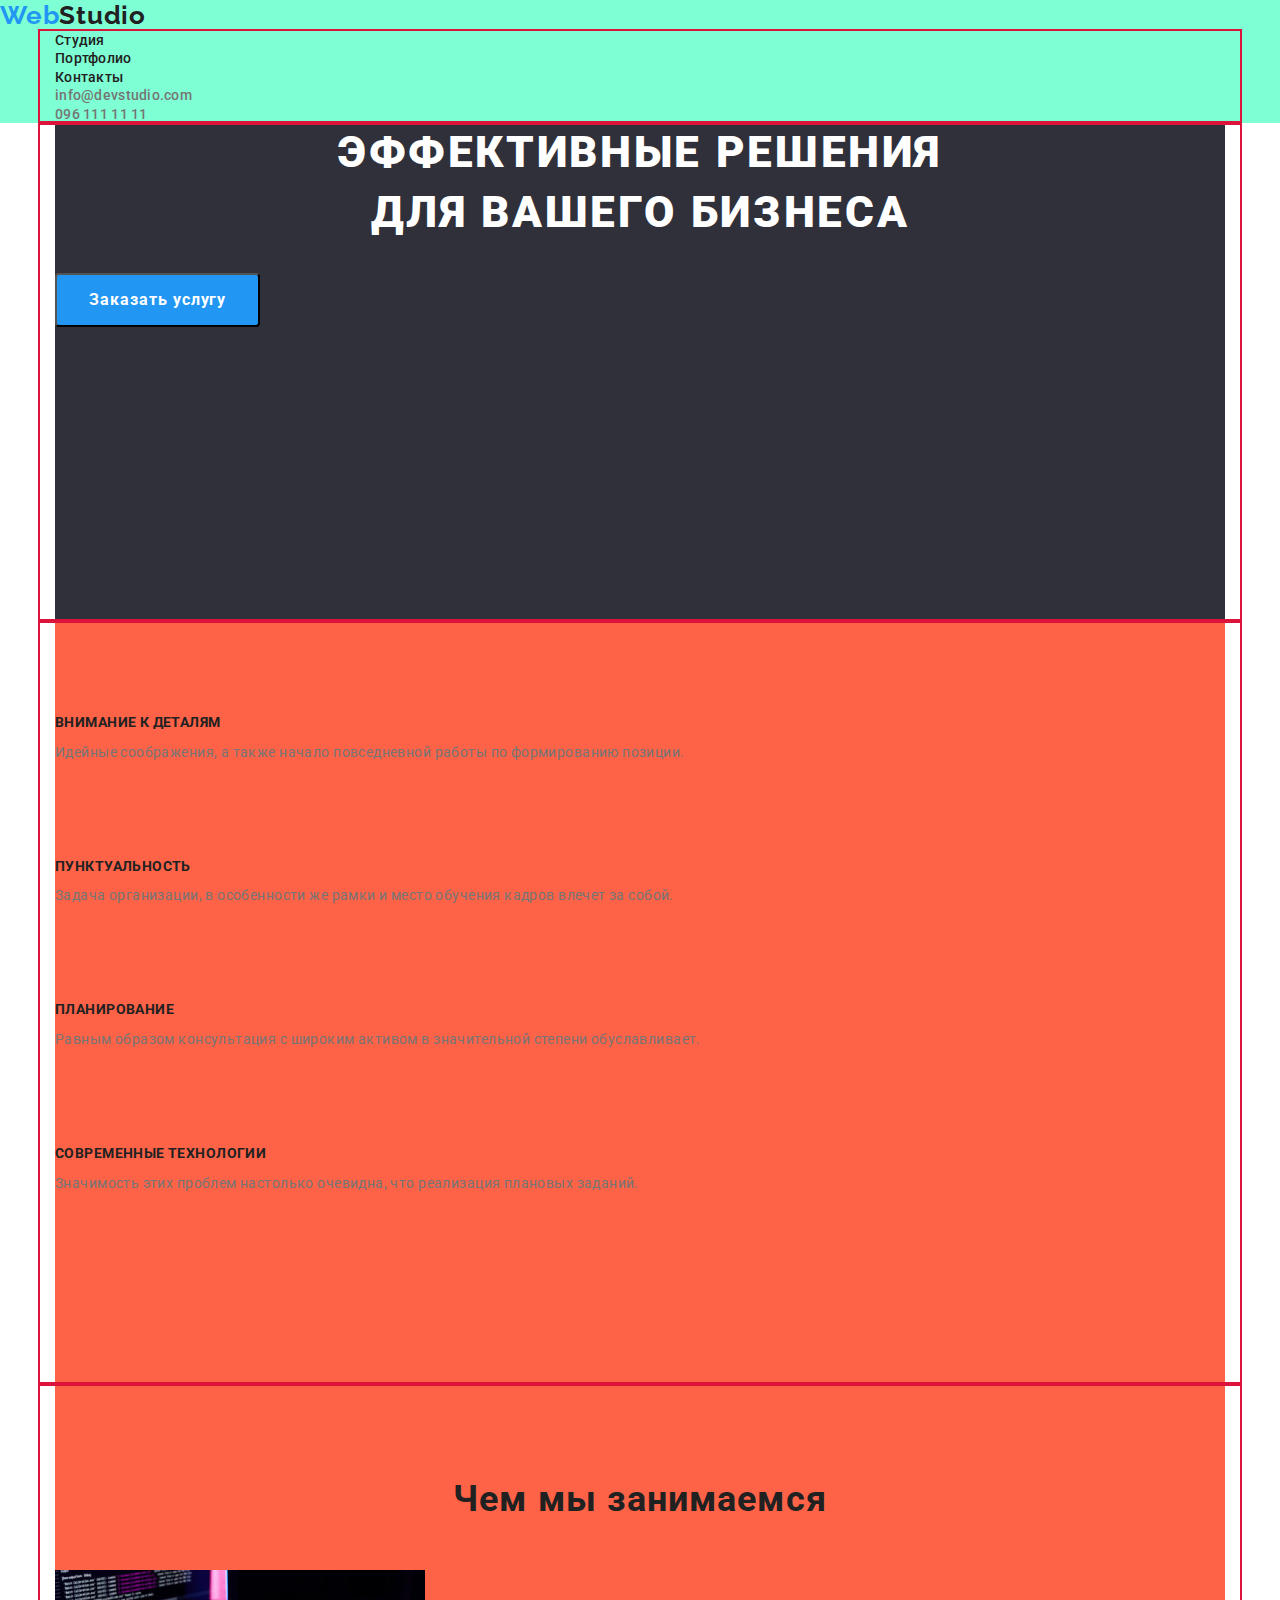
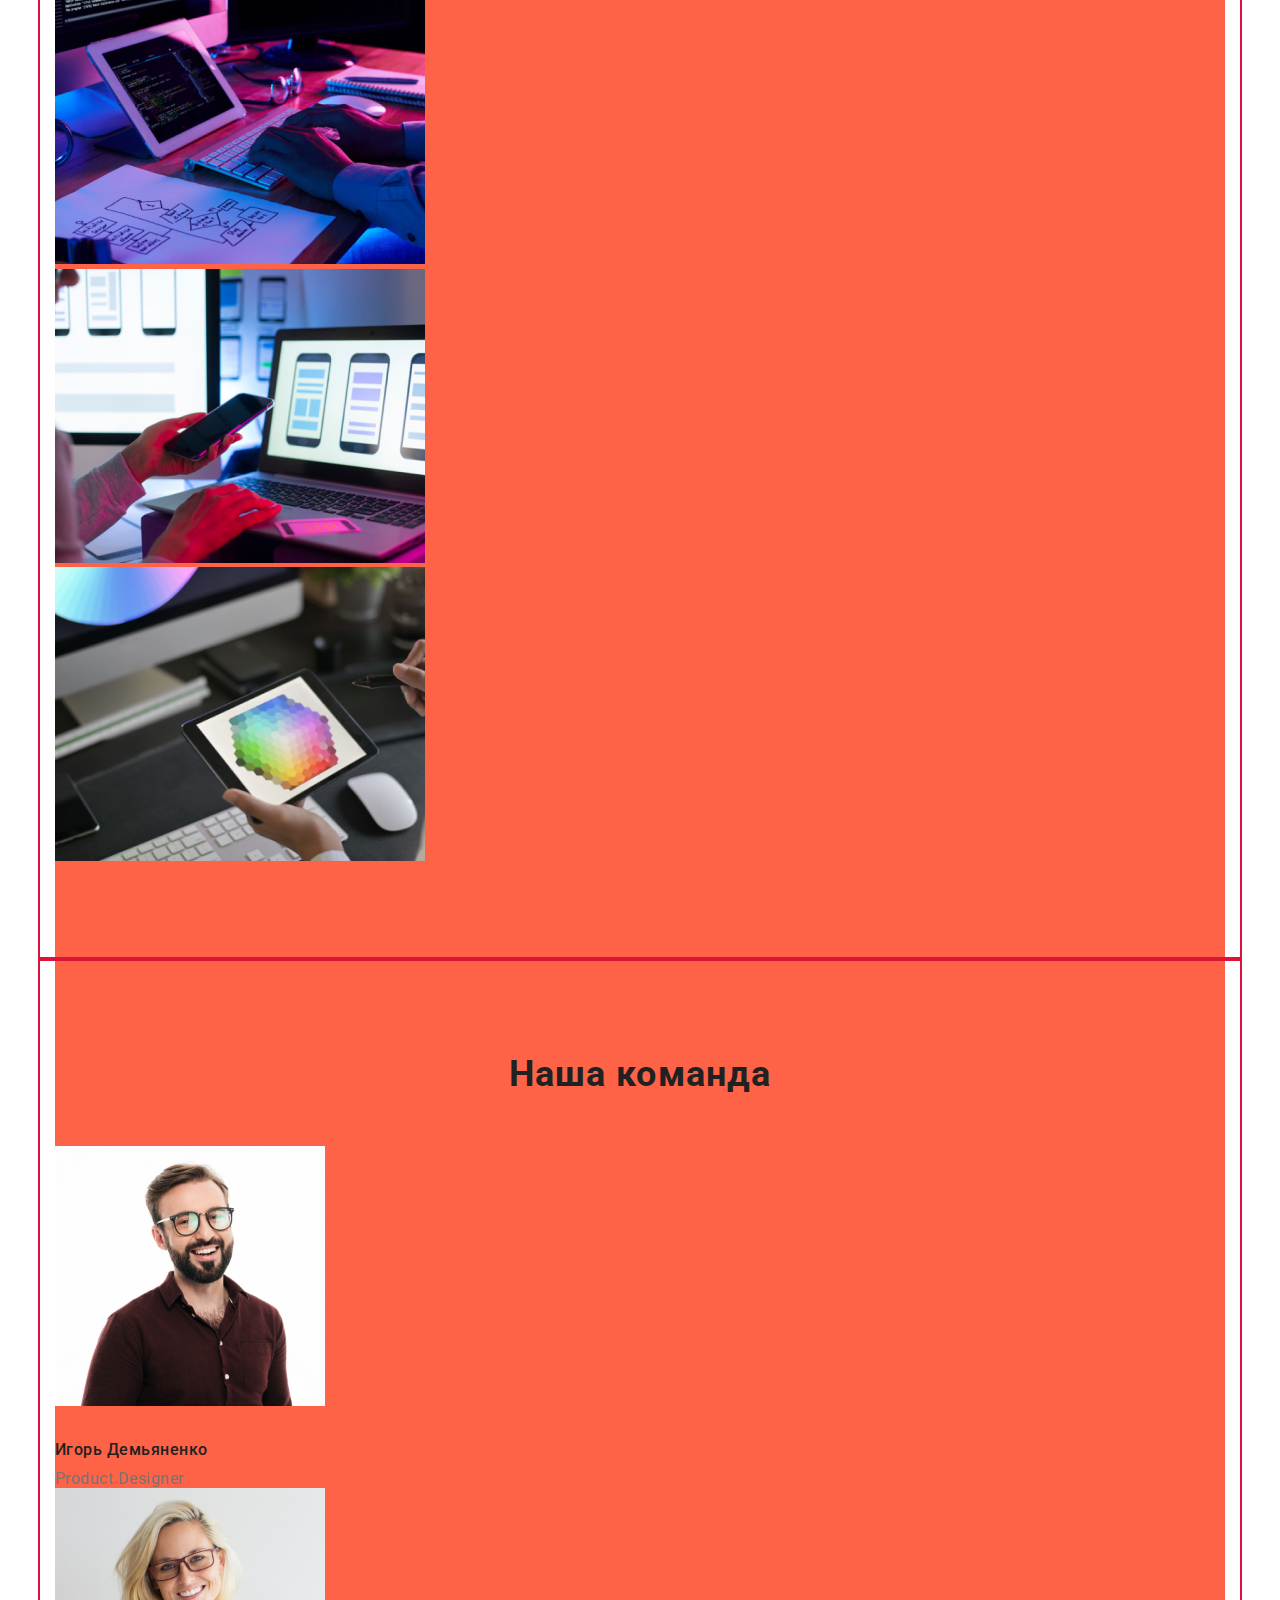
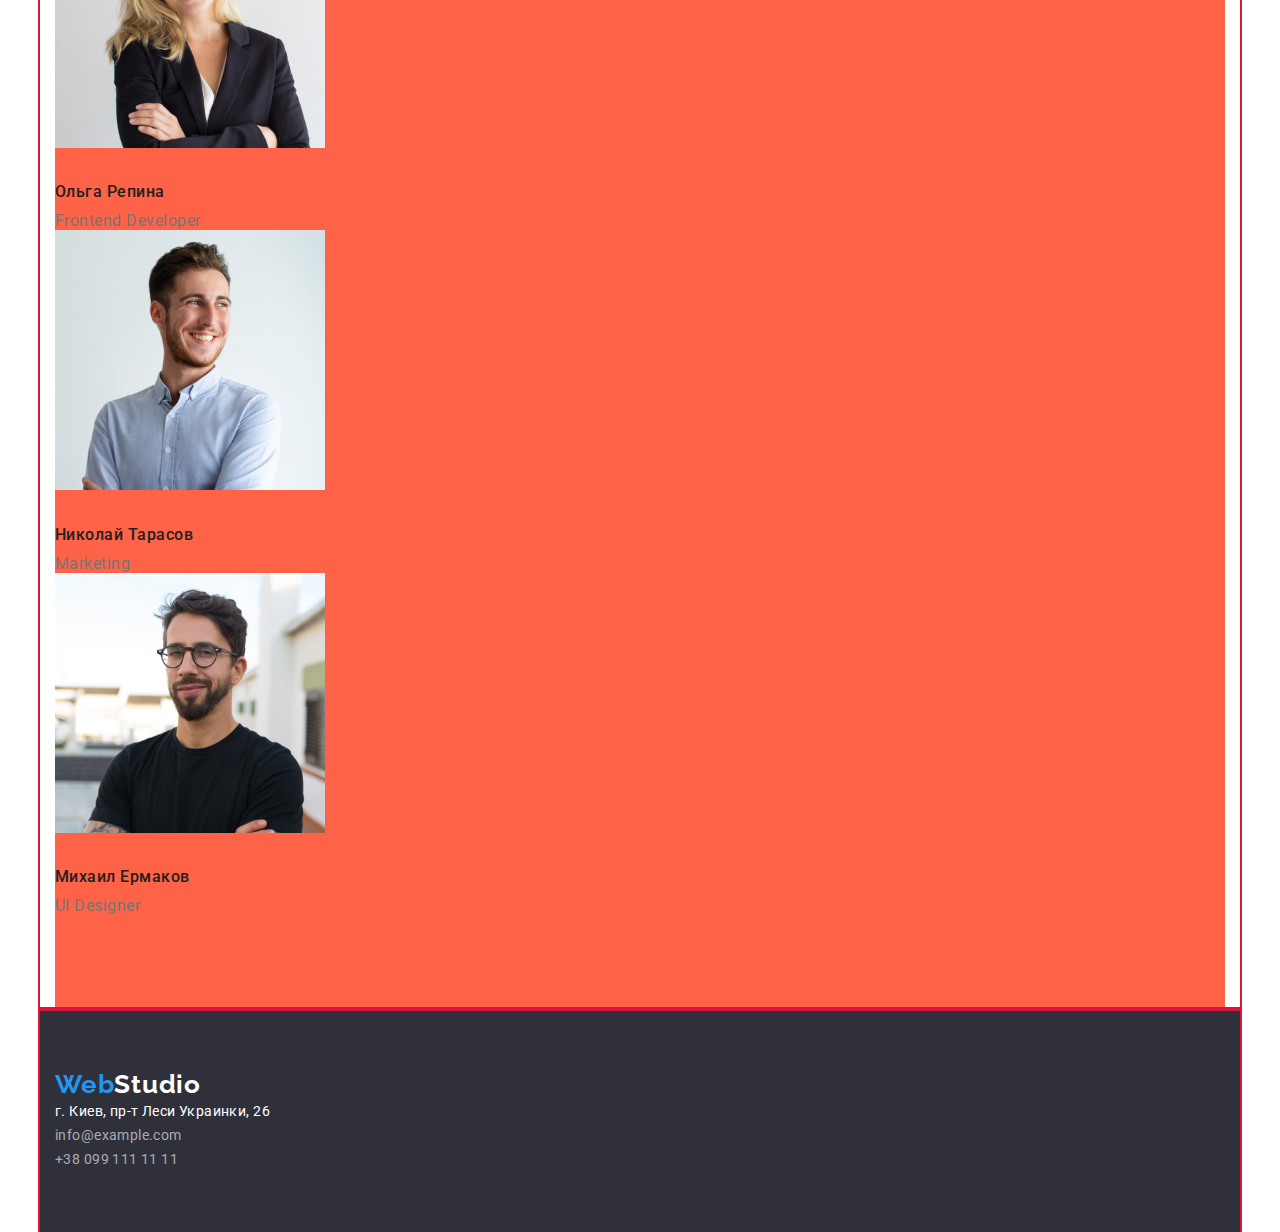
==== index.html @ ff13a94e "добавляет блочные модели" ====
<!DOCTYPE html>
<html lang="ru">

<head>
    <meta charset="UTF-8">
    <meta http-equiv="X-UA-Compatible" content="IE=edge">
    <meta name="viewport" content="width=device-width, initial-scale=1.0">
    <title>Веб-студия</title>
   
<link rel="preconnect" href="https://fonts.googleapis.com">
<link rel="preconnect" href="https://fonts.gstatic.com" crossorigin>
<link href="https://fonts.googleapis.com/css2?family=Raleway:wght@700&family=Roboto:wght@400;500;700;900&display=swap" rel="stylesheet">
<link rel="stylesheet" href="https://cdnjs.cloudflare.com/ajax/libs/modern-normalize/1.1.0/modern-normalize.min.css">
<link rel="stylesheet" href="./css/styles.css">
</head>

<header class="page-header">
    <!-- Хедер -->

    
        <a class="logo" href="./index.html">
            <span class="part-logo">Web</span>Studio
        </a>

<!-- Навигация -->
<div class="container">
        <nav>
            <ul class="nav-list list">
                <li><a class="nav-link" href="./index.html">Студия</a></li>
                <li><a class="nav-link" href="./portfolio.html">Портфолио</a></li>
                <li><a class="nav-link" href="">Контакты</a></li>
            </ul>
        </nav>

      
<!-- Контакты -->

<ul class="contacts list">
    <li>
        <a class="contact" href="mailto:info@devstudio.com">info@devstudio.com</a>
    </li>
    <li>
        <a class="contact" href="tel:0961111111">096 111 11 11</a>
    </li>
   
</ul>
</div>
</header>
    
<!-- Main -->

    <main>
        <!-- Герой -->
        <div class="container">
        <section class="hero">
            <h1 class="hero-text">Эффективные решения <br /> для вашего бизнеса</h1>
            <button class="hero-button" type="button">Заказать услугу</button>
        </section>
        </div>
<!-- Особенности -->
<div class="container">
        <section class="section">
            <h2 hidden>Особенности</h2>
            <ul class="features list">
                <li>
                    <h3 class="features-point">Внимание к деталям</h3>
                    <p class="description">
                        Идейные соображения, а также начало повседневной работы по формированию позиции.
                    </p>
                </li>

                <li>
                    <h3 class="features-point">Пунктуальность</h3>
                    <p class="description">
                        Задача организации, в особенности же рамки и место обучения кадров влечет за собой.
                    </p>
                </li>

                <li>
                    <h3 class="features-point">Планирование</h3>
                    <p class="description">
                        Равным образом консультация с широким активом в значительной степени обуславливает.
                    </p>
                </li>

                <li>
                    <h3 class="features-point">Современные технологии</h3>
                    <p class="description">
                        Значимость этих проблем настолько очевидна, что реализация плановых заданий.
                    </p>
                </li>
            </ul>

        </section>
    </div>
        <!-- Чем мы занимаемся -->
        <div class="container">
        <section class="section">
            <h2 class="caption centered">Чем мы занимаемся</h2>
           <ul class="work list">
               <li>
                    <img src="./images/img.png" alt="Набор текста на клавиатуре" width="370" height="294">
                    
               </li>
               
                <li>
                    <img src="./images/box2.png" alt="Монитор компьютера и экран телефона" width="370" height="294">

                </li>
                
                <li>
                    <img src="./images/box3.png" alt="Цветовая гамма на планшете" width="370" height="294">

                </li>
               
           </ul>
               
        </section>
    </div>
        <!-- Наша команда -->
        <div class="container">
        <section class="section">
            <h2 class="caption centered">Наша команда</h2>
            <ul class="team-list list">
                <li>
                    <img class="foto" src="./images/img.jpg" alt="фото специалиста" width="270" height="260">
                    <h3 class="team-member">Игорь Демьяненко</h3>
                    <p class="speciality" lang="en">Product Designer</p>
                </li>

                <li>
                    <img class="foto" src="./images/img(1).jpg" alt="фото специалиста" width="270" height="260">
                    <h3 class="team-member">Ольга Репина</h3>
                    <p class="speciality" lang="en">Frontend Developer</p>
                </li>
                <li>
                    <img class="foto" src="./images/img(2).jpg" alt="фото специалиста" width="270" height="260">
                    <h3 class="team-member">Николай Тарасов</h3>
                    <p class="speciality" lang="en">Marketing</p>
                </li>
                <li>
                    <img class="foto" src="./images/img(3).jpg" alt="фото специалиста" width="270" height="260">
                    <h3 class="team-member">Михаил Ермаков</h3>
                    <p class="speciality" lang="en">UI Designer</p>
                </li>
            </ul>
        </section>
        </div>
    </main>



<!-- Футер -->
<div class="container footer">
    <footer  class="contacts-footer">
        
        <a class="logo" href="./index.html">
            <span class="part-logo">Web</span><span class="studio-logo">Studio</span>
        </a>

        <address>
            <ul class="address list">
                <li>
             <a class="map" href="https://www.google.com.ua/maps/place/%D0%B1%D1%83%D0%BB.+%D0%9B%D0%B5%D1%81%D0%B8+%D0%A3%D0%BA%D1%80%D0%B0%D0%B8%D0%BD%D0%BA%D0%B8,+26,+%D0%9A%D0%B8%D0%B5%D0%B2,+02000/@50.4265841,30.5361971,17z/data=!3m1!4b1!4m5!3m4!1s0x40d4cf0e033ecbe9:0x57a4dffefec77da0!8m2!3d50.4265807!4d30.5383858?hl=ru">г. Киев, пр-т Леси Украинки, 26</a>
                </li>
                <li>
             <a class="contact-footer" href="mailto:info@example.com">info@example.com</a>
                </li>
                <li>
             <a class="contact-footer" href="tel:+380991111111">+38 099 111 11 11</a>
                </li>

            </ul>
         
        </address>

    </footer>
</div>
    
</body>


</html>
---- css/styles.css ----
html {
    box-sizing: border-box;

}

*,
*::before,
*::after {
    box-sizing: inherit;
}
.container {
    width: 1200px;
    margin-left: auto;
    margin-right: auto;
    padding-left: 15px;
    padding-right: 15px;
    outline: 2px solid crimson;
}

.page-header {
    background-color: aquamarine;
}


:root {
 --main-color: #212121; 
 --secondary-color: #757575;
 --accent-color: #2196F3;
 --title-color: #FFFFFF; 
 --additional-color: rgba(255, 255, 255, 0.6);
 --background-color-menu: #F5F4FA;
 --background-color-basic: #2F303A;
 --background-main-btn: #188CE8;
}
   body {
    font-family: 'Roboto', sans-serif;
    color: var(--main-color);
}

   .list {
    list-style-type: none; 
    padding: 0px;
    margin: 0px;
}
h1,
h2,
h3,
h4,
p {
padding: 0px;
margin: 0px;  
}

/* Логотип */

.logo {
    font-family: 'Raleway', sans-serif;
    color: var(--main-color);
    font-size: 26px;
    font-weight: 700;
    text-decoration: none;
    line-height: 1.19;
    letter-spacing: 0.03em;
    margin-bottom: 20px;
    
}



.part-logo {
    color: var(--accent-color);
    font-weight: 700;
}

.nav-link {
    color: currentColor;
    font-weight: 500;
    font-size: 14px;
    text-decoration: none;
    line-height: 1.14;
    letter-spacing: 0.02em;
}
.nav-link:hover, .nav-link:focus {
color: var(--accent-color);
}
.contact {
    color: var(--secondary-color);
    font-weight: 500;
    font-size: 14px;
    text-decoration: none;
    line-height: 1.14;
    letter-spacing: 0.02em;
}

.contact:hover, .contact:focus {
    color: var(--accent-color);
}
.contact-footer {
    color: var(--additional-color);
    font-size: 14px;
    line-height: 1.71;
    letter-spacing: 0.03em;
    text-decoration: none;
    font-style: normal;
    margin-bottom: 9px;
    
}
.contact-footer:hover,
.contact-footer:focus {
    color: var(--accent-color);
}
 


.studio-logo {
    color: var(--title-color);
}
.map {
    color: var(--title-color);
    font-size: 14px;
    line-height: 1.71;
    letter-spacing: 0.03em;
    text-decoration: none;
    font-style: normal;
    margin-bottom: 9px;
}
.hero {
    background-color: var(--background-color-basic);
   
}
.hero-text {
    color: var(--title-color);
    font-weight: 900;
    font-size: 44px;
    text-transform: uppercase;
    line-height: 1.36;
    letter-spacing: 0.06em;


    margin-top: 0px;
    margin-bottom: 30px;
    text-align: center;
}
.hero-button {
    font-family: inherit;
    color: var(--title-color);
    background-color: var(--accent-color);
    font-weight: 700;
    font-size: 16px;
    cursor: pointer;
    line-height: 1.88;
    letter-spacing: 0.06em;
    border-radius: 4px;
    padding: 10px 32px;
    min-width: 200px;
    text-align: center;
    margin-bottom: 294px;
}
.hero-button:hover,
.hero-button:focus {
background-color: var(--background-main-btn);
}

.features-point{
    font-weight: 700;
    font-size: 14px;
    text-transform: uppercase;
    line-height: 1.14;
    letter-spacing: 0.03em;
    margin-bottom: 10px;
}
.description {
    color: var(--secondary-color);
    font-size: 14px;
    line-height: 1.71;
    letter-spacing: 0.03em;
    margin-bottom: 94px;
}

.section {
    padding-top: 94px;
    padding-bottom: 94px;
    background-color: tomato;
}
.caption.centered {
    text-align: center;

}
.container.footer {
    padding-top: 60px;
    padding-bottom: 60px;
    background-color: var(--background-color-basic);
}


.speciality {
    color: var(--secondary-color);
    font-size: 16px;
    line-height: 1.19;
    letter-spacing: 0.03em;
}

.foto {
    margin-bottom: 30px;
}
.team-member{
    margin-bottom: 10px;
}
.caption{
    font-weight: 700;
    font-size: 36px;
    line-height: 1.17;
    letter-spacing: 0.03em;
    margin-bottom: 50px;
}
.team-member {
    font-weight: 500;
    font-size: 16px;
    line-height: 1.19;
    letter-spacing: 0.03em;
}
.project {
    font-weight: 700;
    font-size: 18px;
    font-weight: bold;
    line-height: 2;
    letter-spacing: 0.06em;

}
.text {
    color: var(--secondary-color);
    font-size: 16px;
    line-height: 1,88;
    letter-spacing: 0.03em;


}
.menu {
    color: var(--main-color);
    background-color: var(--background-color-menu);
    cursor: pointer;
    font-weight: 500;
    font-size: 16px;
    line-height: 1.64;
    letter-spacing: 0.03em;
    

}
.menu:hover, .menu:focus {
    color: var(--title-color);
    background-color: var(--accent-color);
}
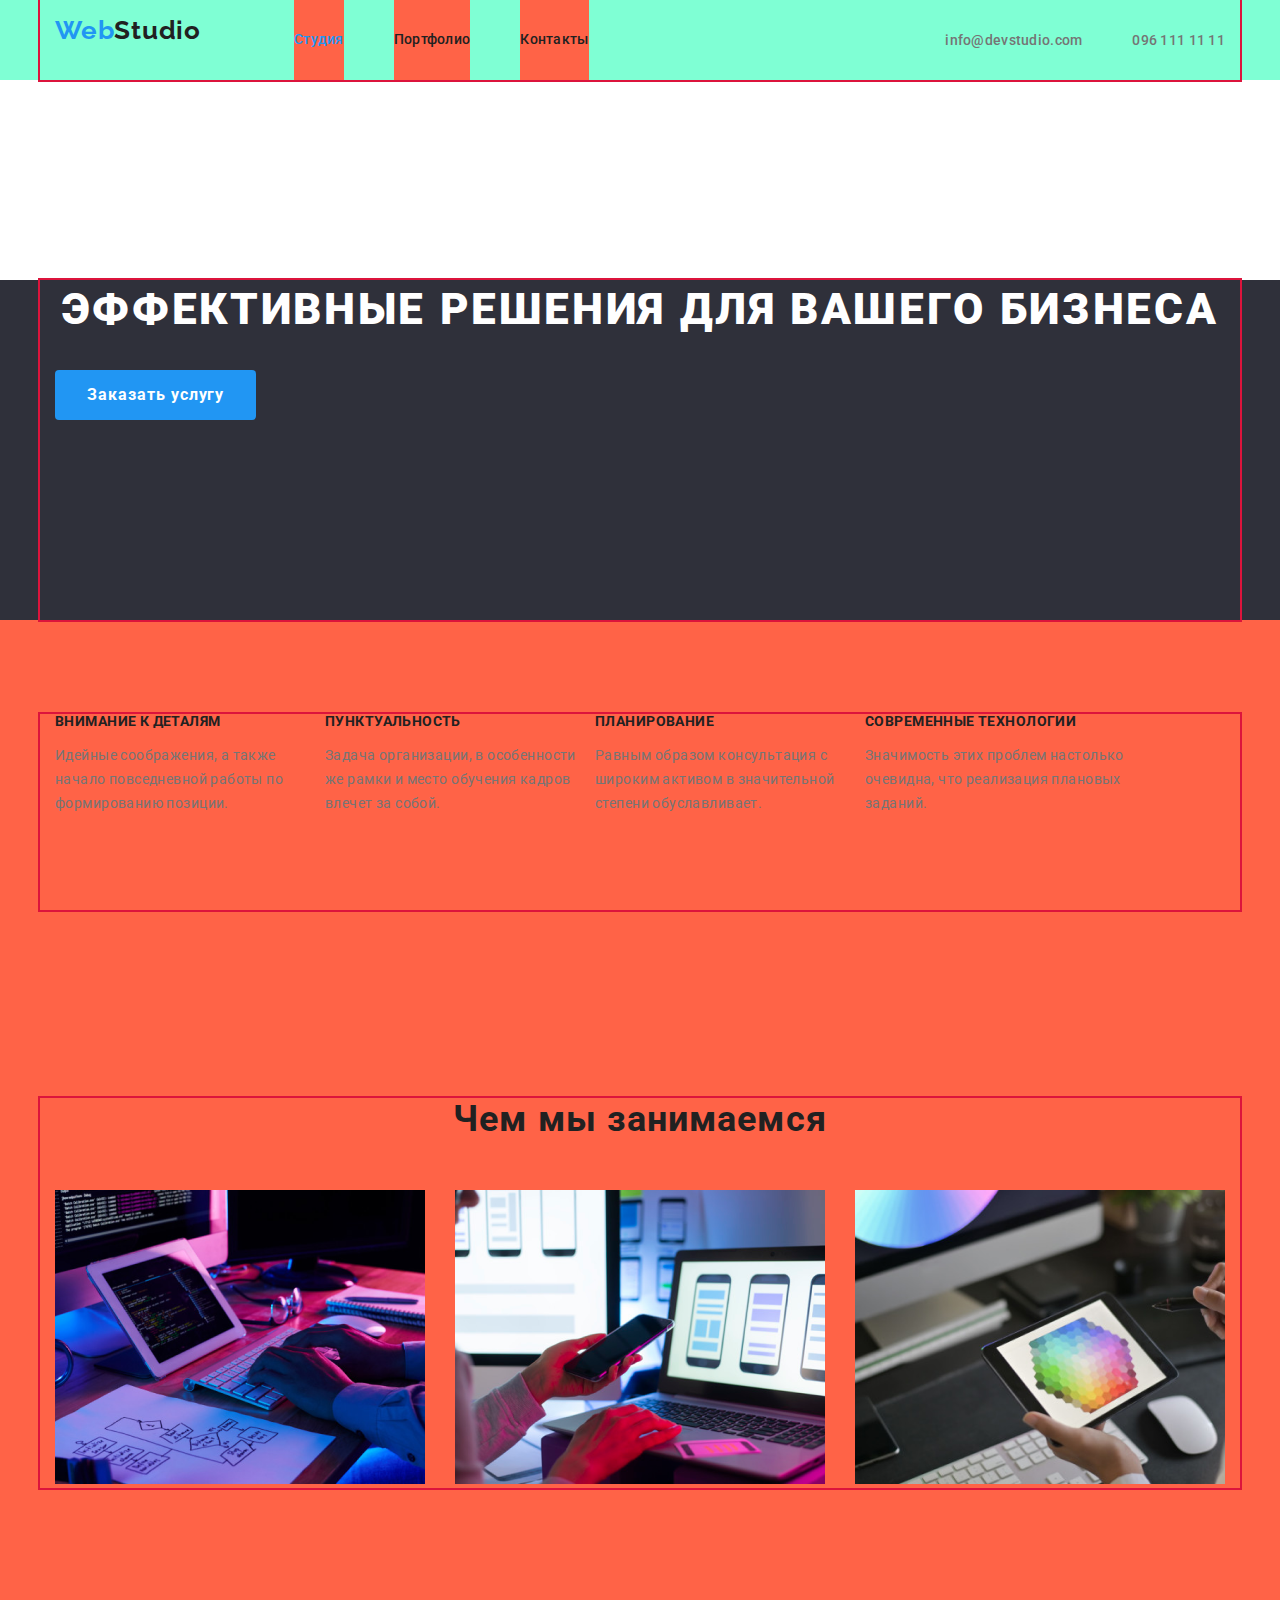
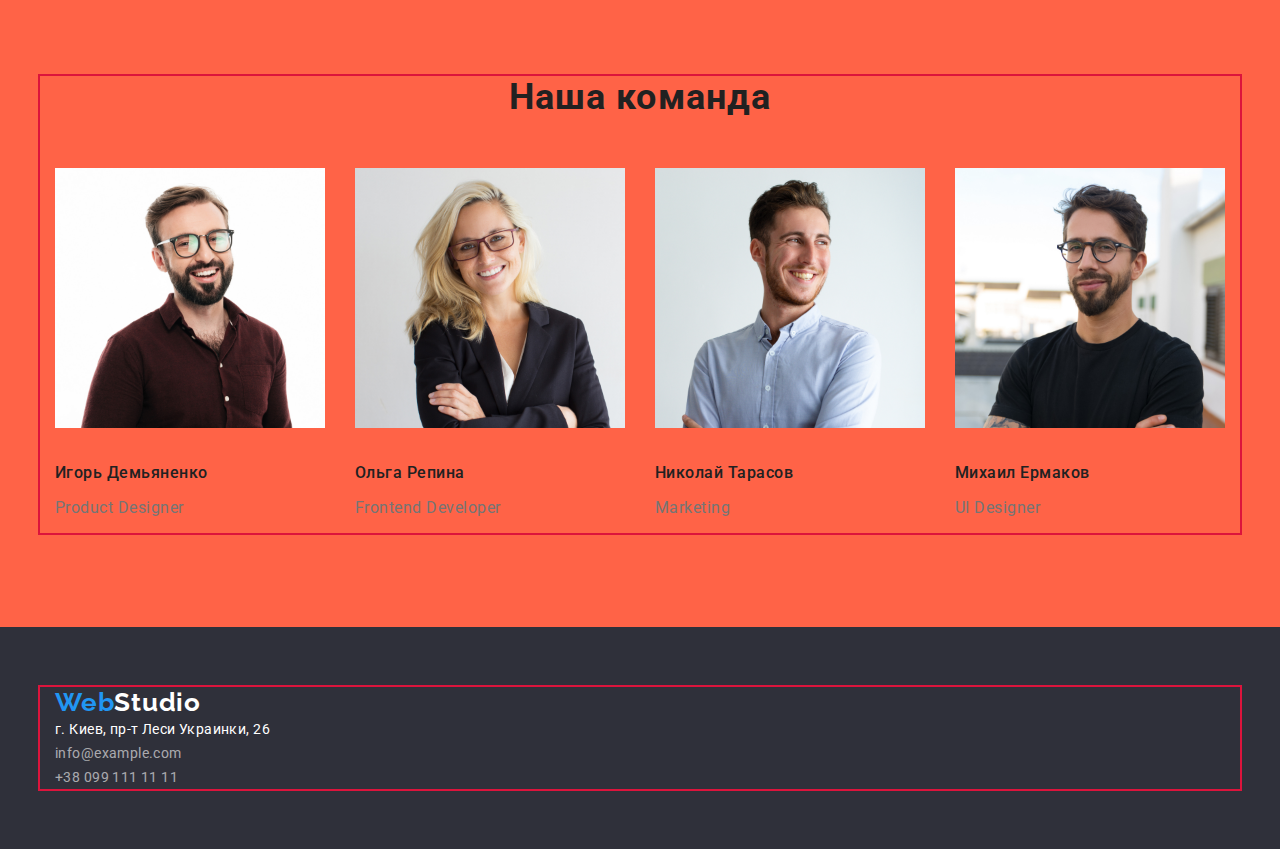
==== commit 3c000306: "задает флекс-боксы" ====
--- a/index.html
+++ b/index.html
@@ -15,6 +15,7 @@
 </head>
 
 <header class="page-header">
+    <div class="container main-header">
     <!-- Хедер -->
 
     
@@ -23,12 +24,12 @@
         </a>
 
 <!-- Навигация -->
-<div class="container">
+
         <nav>
             <ul class="nav-list list">
-                <li><a class="nav-link" href="./index.html">Студия</a></li>
-                <li><a class="nav-link" href="./portfolio.html">Портфолио</a></li>
-                <li><a class="nav-link" href="">Контакты</a></li>
+                <li class="item"><a class="nav-link current" href="./index.html">Студия</a></li>
+                <li class="item"><a class="nav-link" href="./portfolio.html">Портфолио</a></li>
+                <li class="item"><a class="nav-link" href="">Контакты</a></li>
             </ul>
         </nav>
 
@@ -36,54 +37,57 @@
 <!-- Контакты -->
 
 <ul class="contacts list">
-    <li>
+    <li class="item">
         <a class="contact" href="mailto:info@devstudio.com">info@devstudio.com</a>
     </li>
-    <li>
+    <li class="item">
         <a class="contact" href="tel:0961111111">096 111 11 11</a>
     </li>
    
 </ul>
 </div>
 </header>
-    
+   
 <!-- Main -->
 
     <main>
         <!-- Герой -->
-        <div class="container">
+      
         <section class="hero">
-            <h1 class="hero-text">Эффективные решения <br /> для вашего бизнеса</h1>
+            <div class="container">
+            <h1 class="hero-text">Эффективные решения для вашего бизнеса</h1>
             <button class="hero-button" type="button">Заказать услугу</button>
+            </div>
         </section>
-        </div>
+     
 <!-- Особенности -->
-<div class="container">
+
         <section class="section">
+            <div class="container">
             <h2 hidden>Особенности</h2>
             <ul class="features list">
-                <li>
+                <li class="item">
                     <h3 class="features-point">Внимание к деталям</h3>
                     <p class="description">
                         Идейные соображения, а также начало повседневной работы по формированию позиции.
                     </p>
                 </li>
 
-                <li>
+                <li class="item">
                     <h3 class="features-point">Пунктуальность</h3>
                     <p class="description">
                         Задача организации, в особенности же рамки и место обучения кадров влечет за собой.
                     </p>
                 </li>
 
-                <li>
+                <li class="item">
                     <h3 class="features-point">Планирование</h3>
                     <p class="description">
                         Равным образом консультация с широким активом в значительной степени обуславливает.
                     </p>
-                </li>
+                </l>
 
-                <li>
+                <li class="item">
                     <h3 class="features-point">Современные технологии</h3>
                     <p class="description">
                         Значимость этих проблем настолько очевидна, что реализация плановых заданий.
@@ -91,69 +95,71 @@
                 </li>
             </ul>
 
-        </section>
     </div>
+    </section>
         <!-- Чем мы занимаемся -->
-        <div class="container">
+      
         <section class="section">
+            <div class="container">
             <h2 class="caption centered">Чем мы занимаемся</h2>
            <ul class="work list">
-               <li>
+               <li class="item">
                     <img src="./images/img.png" alt="Набор текста на клавиатуре" width="370" height="294">
                     
                </li>
                
-                <li>
+                <li class="item">
                     <img src="./images/box2.png" alt="Монитор компьютера и экран телефона" width="370" height="294">
 
                 </li>
                 
-                <li>
+                <li class="item">
                     <img src="./images/box3.png" alt="Цветовая гамма на планшете" width="370" height="294">
 
                 </li>
                
            </ul>
-               
-        </section>
-    </div>
+               </div>
+                </section>
         <!-- Наша команда -->
-        <div class="container">
+       
         <section class="section">
+            <div class="container">
             <h2 class="caption centered">Наша команда</h2>
             <ul class="team-list list">
-                <li>
+                <li class="item">
                     <img class="foto" src="./images/img.jpg" alt="фото специалиста" width="270" height="260">
                     <h3 class="team-member">Игорь Демьяненко</h3>
                     <p class="speciality" lang="en">Product Designer</p>
                 </li>
 
-                <li>
+                <li class="item">
                     <img class="foto" src="./images/img(1).jpg" alt="фото специалиста" width="270" height="260">
                     <h3 class="team-member">Ольга Репина</h3>
                     <p class="speciality" lang="en">Frontend Developer</p>
                 </li>
-                <li>
+                <li class="item">
                     <img class="foto" src="./images/img(2).jpg" alt="фото специалиста" width="270" height="260">
                     <h3 class="team-member">Николай Тарасов</h3>
                     <p class="speciality" lang="en">Marketing</p>
                 </li>
-                <li>
+                <li class="item">
                     <img class="foto" src="./images/img(3).jpg" alt="фото специалиста" width="270" height="260">
                     <h3 class="team-member">Михаил Ермаков</h3>
                     <p class="speciality" lang="en">UI Designer</p>
                 </li>
             </ul>
+       
+        </div>
         </section>
-        </div>
     </main>
 
 
 
 <!-- Футер -->
-<div class="container footer">
+
     <footer  class="contacts-footer">
-        
+        <div class="container">
         <a class="logo" href="./index.html">
             <span class="part-logo">Web</span><span class="studio-logo">Studio</span>
         </a>
@@ -173,9 +179,9 @@
             </ul>
          
         </address>
+</div>
+    </footer>
 
-    </footer>
-</div>
     
 </body>
 
--- a/css/styles.css
+++ b/css/styles.css
@@ -46,6 +46,9 @@
 h2,
 h3,
 h4,
+h4,
+h5,
+h6
 p {
 padding: 0px;
 margin: 0px;  
@@ -62,6 +65,7 @@
     line-height: 1.19;
     letter-spacing: 0.03em;
     margin-bottom: 20px;
+    margin-right: 93px;
     
 }
 
@@ -72,18 +76,44 @@
     font-weight: 700;
 }
 
+.nav-list {
+    display: flex;
+  
+}
+
 .nav-link {
+    display: block;
     color: currentColor;
     font-weight: 500;
     font-size: 14px;
     text-decoration: none;
     line-height: 1.14;
     letter-spacing: 0.02em;
-}
+    padding-top: 32px;
+    padding-bottom: 32px;
+}
+    .nav-list .nav-link {
+        /* margin-right: 50px; */
+    background-color: tomato;
+    }
+    
+    .nav-list .item:not(:last-child) {
+        margin-right: 50px;
+    }
+    
+
 .nav-link:hover, .nav-link:focus {
 color: var(--accent-color);
 }
+
+
+
+
+.nav-link.current {
+    color: var(--accent-color)
+}
 .contact {
+    
     color: var(--secondary-color);
     font-weight: 500;
     font-size: 14px;
@@ -94,6 +124,21 @@
 
 .contact:hover, .contact:focus {
     color: var(--accent-color);
+}
+
+.contacts {
+    display: flex;
+    margin-left: auto;
+}
+
+.contacts .item + .item {
+    margin-left: 50px;
+}
+
+.main-header {
+    display: flex;
+    align-items: center;
+    margin-bottom: 200px;
 }
 .contact-footer {
     color: var(--additional-color);
@@ -126,6 +171,7 @@
 }
 .hero {
     background-color: var(--background-color-basic);
+  
    
 }
 .hero-text {
@@ -154,7 +200,8 @@
     padding: 10px 32px;
     min-width: 200px;
     text-align: center;
-    margin-bottom: 294px;
+    margin-bottom: 200px;
+    border: none;
 }
 .hero-button:hover,
 .hero-button:focus {
@@ -169,6 +216,12 @@
     letter-spacing: 0.03em;
     margin-bottom: 10px;
 }
+.features {
+    display: flex;
+}
+.features .item {
+    width:calc((100% - 90px) / 4);
+}
 .description {
     color: var(--secondary-color);
     font-size: 14px;
@@ -177,6 +230,18 @@
     margin-bottom: 94px;
 }
 
+.work {
+    display: flex;
+}
+.work .item {
+    width: calc(100% - 60px) / 3;
+    margin-right: 30px;
+}
+.work .item:last-child {
+    margin-right: 0px;
+
+}
+   
 .section {
     padding-top: 94px;
     padding-bottom: 94px;
@@ -184,9 +249,9 @@
 }
 .caption.centered {
     text-align: center;
-
-}
-.container.footer {
+    margin-bottom: 50px;
+}
+.contacts-footer {
     padding-top: 60px;
     padding-bottom: 60px;
     background-color: var(--background-color-basic);
@@ -212,6 +277,19 @@
     line-height: 1.17;
     letter-spacing: 0.03em;
     margin-bottom: 50px;
+}
+
+.team-list {
+    display: flex;
+}
+
+.team-list .item {
+    width: calc((100% - 90px) / 4);
+    margin-right: 30px;
+}
+
+.team-list .item:last-child {
+    margin-right: 0px;
 }
 .team-member {
     font-weight: 500;
@@ -227,6 +305,23 @@
     letter-spacing: 0.06em;
 
 }
+
+.example {
+    display: flex;
+    flex-wrap: wrap;
+}
+.example .item {
+    width: calc((100% - 60px) / 3);
+    margin-right: 30px;
+    margin-bottom: 30px;
+}
+.example .item:nth-child(3n) {
+    margin-right: 0;
+}
+
+.example .item:nth-last-child(-n + 3) {
+margin-bottom: 0px;
+}
 .text {
     color: var(--secondary-color);
     font-size: 16px;
@@ -234,6 +329,20 @@
     letter-spacing: 0.03em;
 
 
+}
+
+.sorting-menu {
+   display: flex;
+    
+}
+
+.sorting-menu .item {
+    margin-bottom: 50px;
+    align-items: center;
+  
+}
+.sorting-menu .item:not(:last-child) {
+    margin-right: 8px;
 }
 .menu {
     color: var(--main-color);
@@ -243,6 +352,13 @@
     font-size: 16px;
     line-height: 1.64;
     letter-spacing: 0.03em;
+    border: none;
+    border-radius: 4px;
+    padding: 6px 22px;
+    display: inline-block;
+    text-align: center;
+    min-height: 38px;
+    
     
 
 }
@@ -251,6 +367,8 @@
     background-color: var(--accent-color);
 }
 
-
+.main-portfolio {
+    background-color: greenyellow;
+}
 
   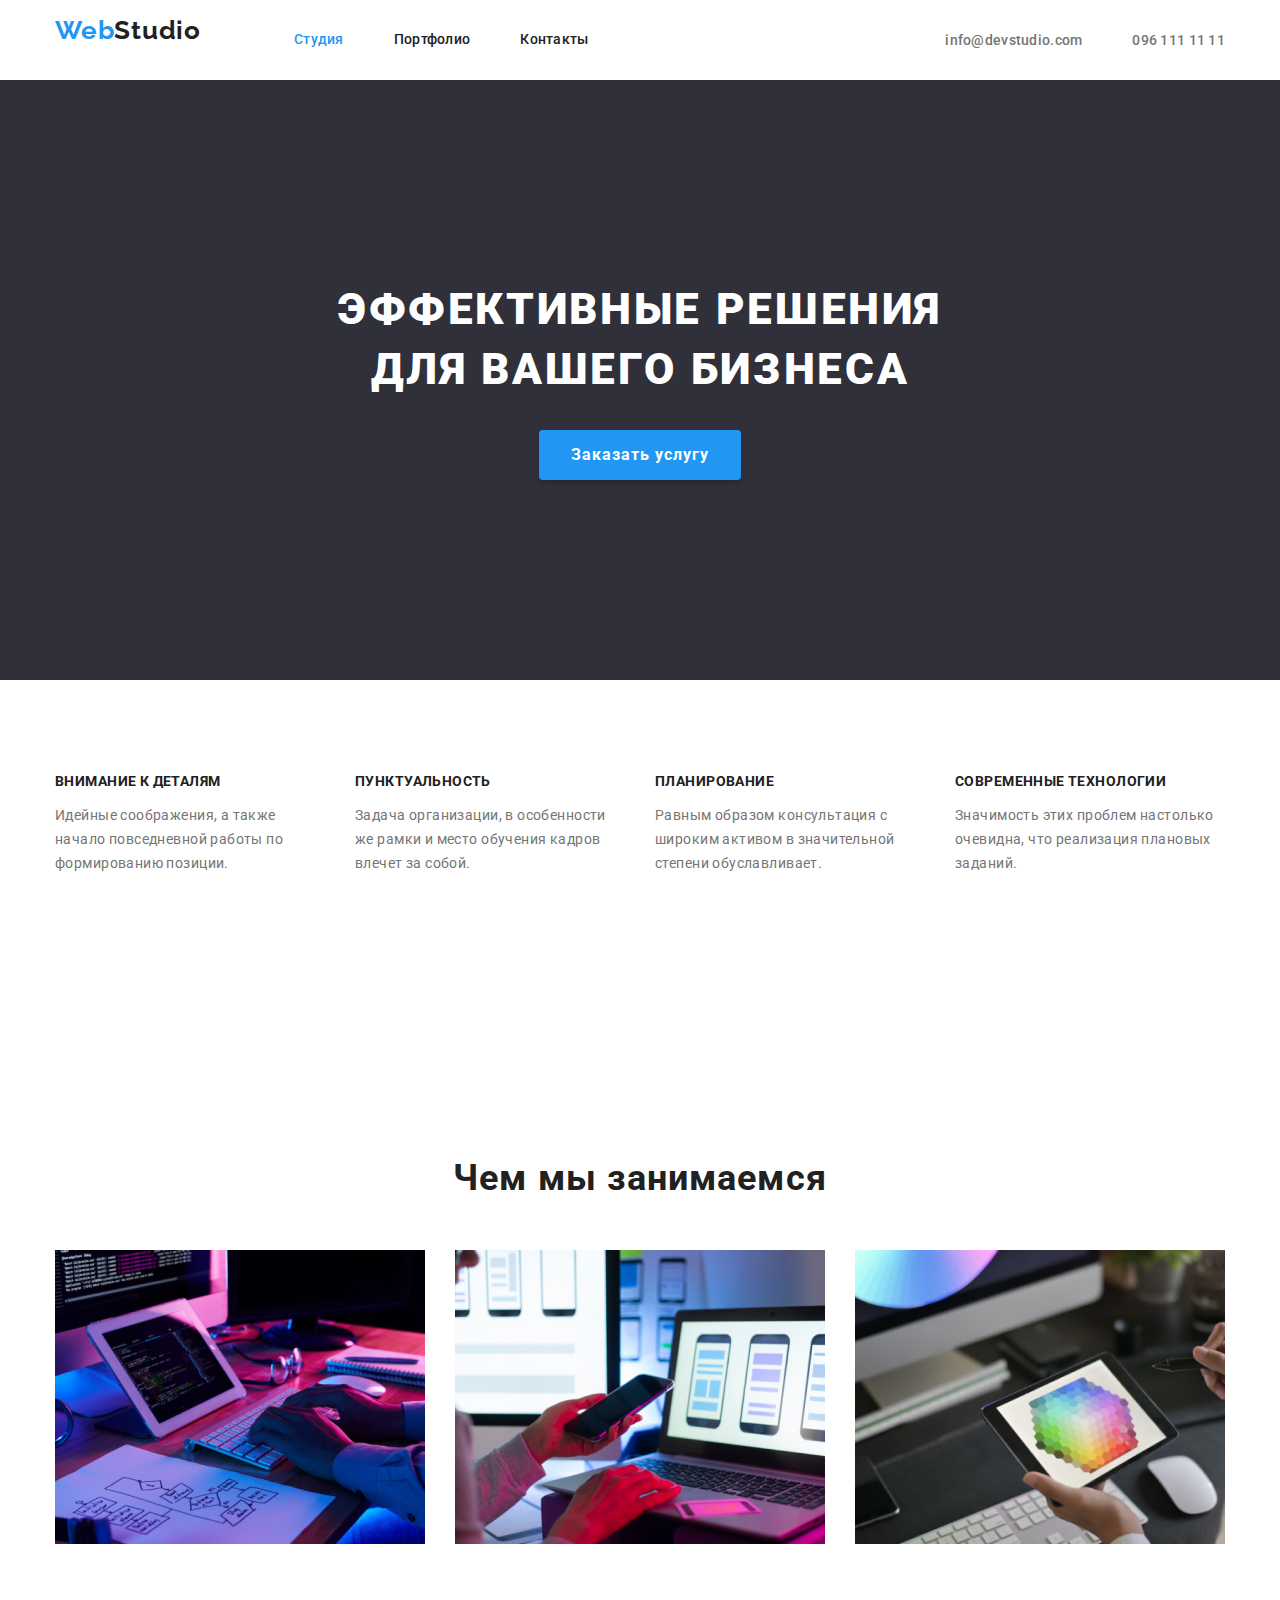
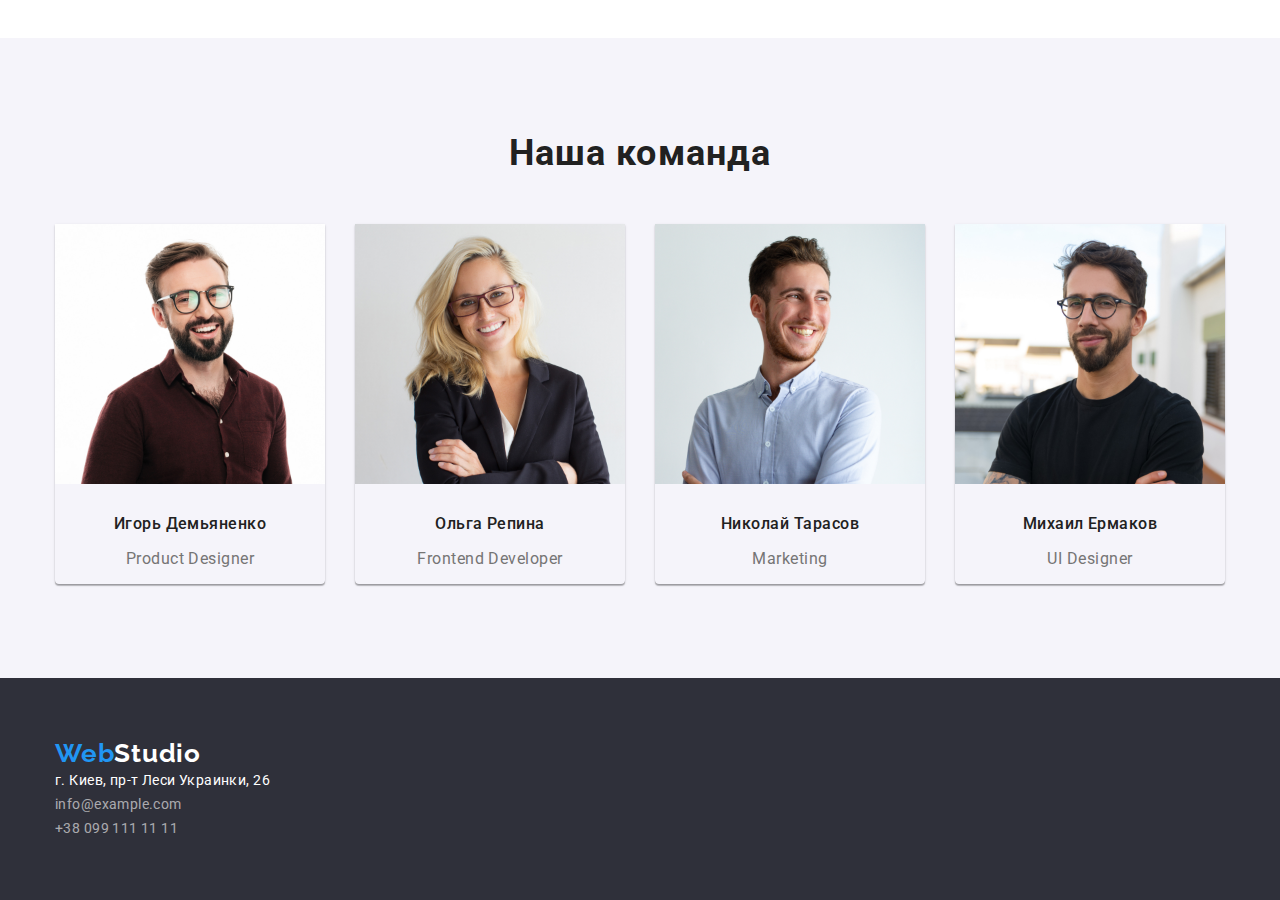
==== commit ba9b8e59: "корректирует блочные модели и флексы" ====
--- a/index.html
+++ b/index.html
@@ -123,7 +123,7 @@
                 </section>
         <!-- Наша команда -->
        
-        <section class="section">
+        <section class="section team">
             <div class="container">
             <h2 class="caption centered">Наша команда</h2>
             <ul class="team-list list">
--- a/css/styles.css
+++ b/css/styles.css
@@ -14,11 +14,11 @@
     margin-right: auto;
     padding-left: 15px;
     padding-right: 15px;
-    outline: 2px solid crimson;
+    /* outline: 2px solid crimson; */
 }
 
 .page-header {
-    background-color: aquamarine;
+    /* background-color: aquamarine; */
 }
 
 
@@ -54,6 +54,12 @@
 margin: 0px;  
 }
 
+img {
+    display: block;
+    max-width: 100%;
+    height: auto;
+}
+
 /* Логотип */
 
 .logo {
@@ -91,11 +97,12 @@
     letter-spacing: 0.02em;
     padding-top: 32px;
     padding-bottom: 32px;
-}
-    .nav-list .nav-link {
+ }
+ 
+    .nav-list .nav-link { 
         /* margin-right: 50px; */
-    background-color: tomato;
-    }
+    /* background-color: tomato; */
+    } 
     
     .nav-list .item:not(:last-child) {
         margin-right: 50px;
@@ -138,7 +145,10 @@
 .main-header {
     display: flex;
     align-items: center;
-    margin-bottom: 200px;
+  
+}
+.page-portfolio {
+    padding-bottom: 94px;
 }
 .contact-footer {
     color: var(--additional-color);
@@ -171,6 +181,11 @@
 }
 .hero {
     background-color: var(--background-color-basic);
+    margin-left: auto;
+    margin-right: auto;
+    padding-top: 200px;
+   
+    text-align: center;
   
    
 }
@@ -181,11 +196,12 @@
     text-transform: uppercase;
     line-height: 1.36;
     letter-spacing: 0.06em;
-
-
-    margin-top: 0px;
+    margin-left: auto;
+    margin-right: auto;
+    width: 696px;
+
     margin-bottom: 30px;
-    text-align: center;
+    
 }
 .hero-button {
     font-family: inherit;
@@ -202,6 +218,7 @@
     text-align: center;
     margin-bottom: 200px;
     border: none;
+    box-shadow: 0px 4px 4px rgba(0, 0, 0, 0.15);
 }
 .hero-button:hover,
 .hero-button:focus {
@@ -221,6 +238,10 @@
 }
 .features .item {
     width:calc((100% - 90px) / 4);
+    margin-right: 30px;
+}
+.features .item:last-child {
+margin-right: 0px;
 }
 .description {
     color: var(--secondary-color);
@@ -244,8 +265,8 @@
    
 .section {
     padding-top: 94px;
-    padding-bottom: 94px;
-    background-color: tomato;
+  padding-bottom: 94px;
+   
 }
 .caption.centered {
     text-align: center;
@@ -286,6 +307,9 @@
 .team-list .item {
     width: calc((100% - 90px) / 4);
     margin-right: 30px;
+    box-shadow: 0px 1px 3px rgba(0, 0, 0, 0.12), 0px 1px 1px rgba(0, 0, 0, 0.14), 0px 2px 1px rgba(0, 0, 0, 0.2);
+    border-radius: 0px 0px 4px 4px;
+    text-align: center;
 }
 
 .team-list .item:last-child {
@@ -297,13 +321,23 @@
     line-height: 1.19;
     letter-spacing: 0.03em;
 }
+
+.team {
+    background: var(--background-color-menu);
+}
+
 .project {
+
     font-weight: 700;
     font-size: 18px;
     font-weight: bold;
     line-height: 2;
     letter-spacing: 0.06em;
-
+    margin-bottom: 4px;
+
+}
+.item-foto {
+    margin-bottom: 20px;
 }
 
 .example {
@@ -314,6 +348,15 @@
     width: calc((100% - 60px) / 3);
     margin-right: 30px;
     margin-bottom: 30px;
+     border: 1px solid #EEEEEE;
+    box-sizing: border-box;
+ 
+}
+.text-content {
+  margin-left: 24px;
+  margin-right: 24px;
+  
+
 }
 .example .item:nth-child(3n) {
     margin-right: 0;
@@ -333,12 +376,12 @@
 
 .sorting-menu {
    display: flex;
-    
+     justify-content: center;
 }
 
 .sorting-menu .item {
     margin-bottom: 50px;
-    align-items: center;
+   
   
 }
 .sorting-menu .item:not(:last-child) {
@@ -368,7 +411,7 @@
 }
 
 .main-portfolio {
-    background-color: greenyellow;
+    /* background-color: greenyellow; */
 }
 
   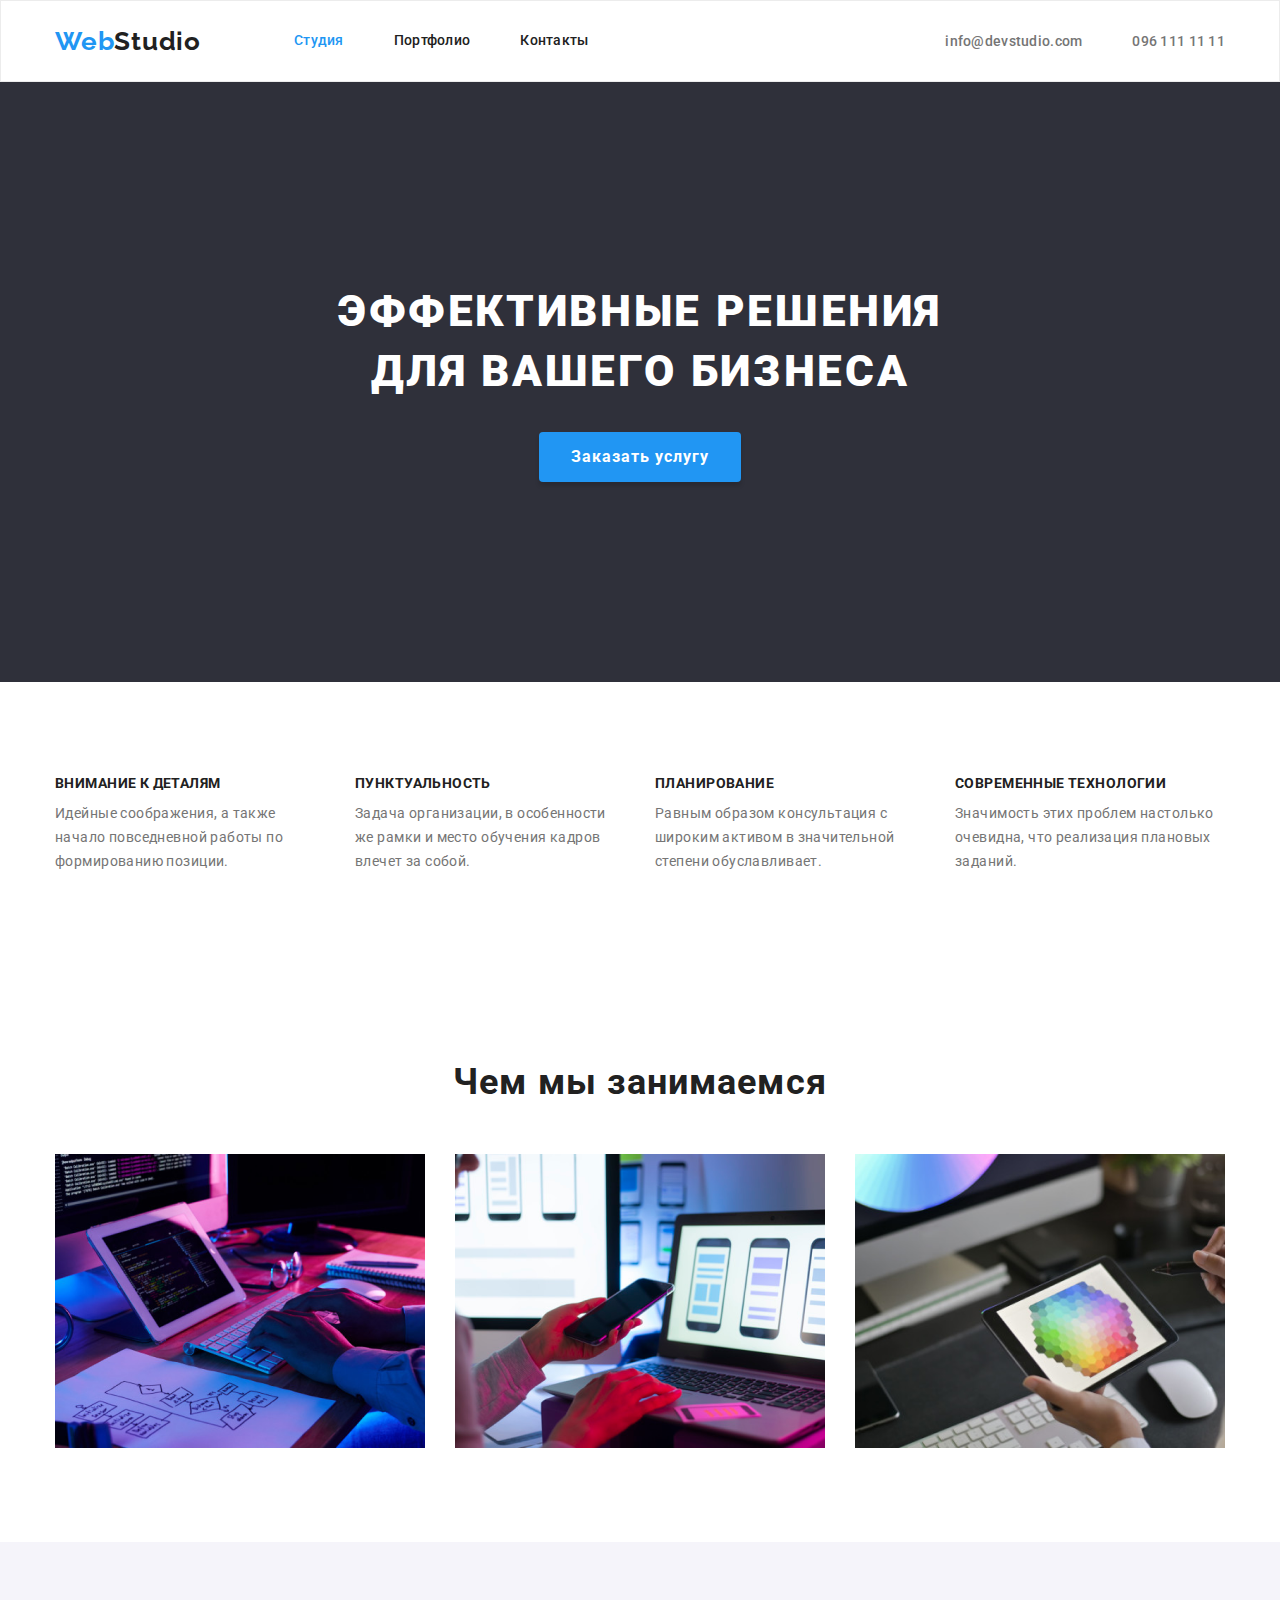
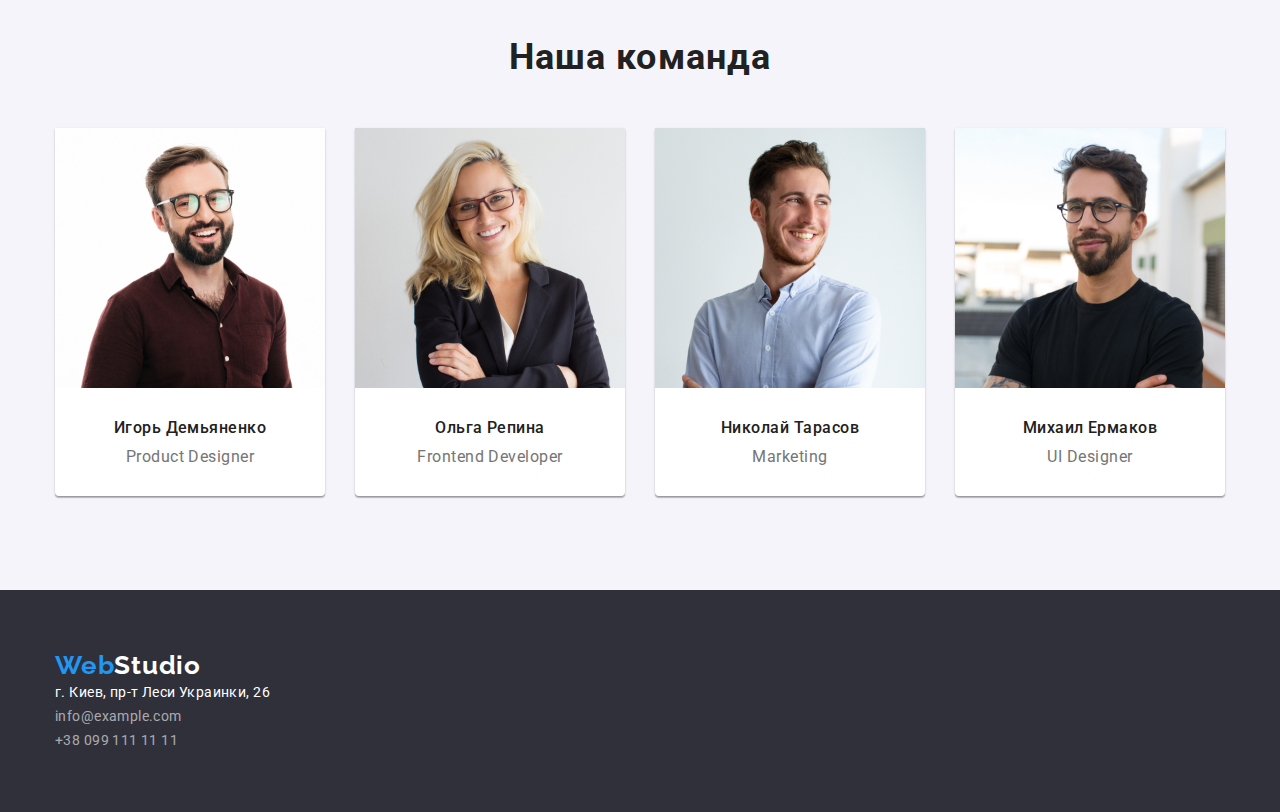
==== commit ae4e0a4a: "вносит правки от ментора" ====
--- a/index.html
+++ b/index.html
@@ -26,7 +26,7 @@
 <!-- Навигация -->
 
         <nav>
-            <ul class="nav-list list">
+            <ul class="nav-list">
                 <li class="item"><a class="nav-link current" href="./index.html">Студия</a></li>
                 <li class="item"><a class="nav-link" href="./portfolio.html">Портфолио</a></li>
                 <li class="item"><a class="nav-link" href="">Контакты</a></li>
@@ -36,7 +36,7 @@
       
 <!-- Контакты -->
 
-<ul class="contacts list">
+<ul class="contacts">
     <li class="item">
         <a class="contact" href="mailto:info@devstudio.com">info@devstudio.com</a>
     </li>
@@ -64,8 +64,8 @@
 
         <section class="section">
             <div class="container">
-            <h2 hidden>Особенности</h2>
-            <ul class="features list">
+            <h2 class="visually-hidden">Особенности</h2>
+            <ul class="features">
                 <li class="item">
                     <h3 class="features-point">Внимание к деталям</h3>
                     <p class="description">
@@ -99,10 +99,10 @@
     </section>
         <!-- Чем мы занимаемся -->
       
-        <section class="section">
+        <section class="section work">
             <div class="container">
             <h2 class="caption centered">Чем мы занимаемся</h2>
-           <ul class="work list">
+           <ul class="work">
                <li class="item">
                     <img src="./images/img.png" alt="Набор текста на клавиатуре" width="370" height="294">
                     
@@ -126,27 +126,27 @@
         <section class="section team">
             <div class="container">
             <h2 class="caption centered">Наша команда</h2>
-            <ul class="team-list list">
+            <ul class="team-list">
                 <li class="item">
                     <img class="foto" src="./images/img.jpg" alt="фото специалиста" width="270" height="260">
-                    <h3 class="team-member">Игорь Демьяненко</h3>
-                    <p class="speciality" lang="en">Product Designer</p>
+                    <div class="foto-descr"><h3 class="team-member">Игорь Демьяненко</h3>
+                    <p class="speciality" lang="en">Product Designer</p></div>
                 </li>
 
                 <li class="item">
                     <img class="foto" src="./images/img(1).jpg" alt="фото специалиста" width="270" height="260">
-                    <h3 class="team-member">Ольга Репина</h3>
-                    <p class="speciality" lang="en">Frontend Developer</p>
+                    <div class="foto-descr"><h3 class="team-member">Ольга Репина</h3>
+                    <p class="speciality" lang="en">Frontend Developer</p></div>
                 </li>
                 <li class="item">
                     <img class="foto" src="./images/img(2).jpg" alt="фото специалиста" width="270" height="260">
-                    <h3 class="team-member">Николай Тарасов</h3>
-                    <p class="speciality" lang="en">Marketing</p>
+                    <div class="foto-descr"><h3 class="team-member">Николай Тарасов</h3>
+                    <p class="speciality" lang="en">Marketing</p></div>
                 </li>
                 <li class="item">
                     <img class="foto" src="./images/img(3).jpg" alt="фото специалиста" width="270" height="260">
-                    <h3 class="team-member">Михаил Ермаков</h3>
-                    <p class="speciality" lang="en">UI Designer</p>
+                    <div class="foto-descr"><h3 class="team-member">Михаил Ермаков</h3>
+                    <p class="speciality" lang="en">UI Designer</p></div>
                 </li>
             </ul>
        
@@ -160,17 +160,17 @@
 
     <footer  class="contacts-footer">
         <div class="container">
-        <a class="logo" href="./index.html">
+        <a class="logo footer" href="./index.html">
             <span class="part-logo">Web</span><span class="studio-logo">Studio</span>
         </a>
 
         <address>
-            <ul class="address list">
+            <ul class="address">
                 <li>
              <a class="map" href="https://www.google.com.ua/maps/place/%D0%B1%D1%83%D0%BB.+%D0%9B%D0%B5%D1%81%D0%B8+%D0%A3%D0%BA%D1%80%D0%B0%D0%B8%D0%BD%D0%BA%D0%B8,+26,+%D0%9A%D0%B8%D0%B5%D0%B2,+02000/@50.4265841,30.5361971,17z/data=!3m1!4b1!4m5!3m4!1s0x40d4cf0e033ecbe9:0x57a4dffefec77da0!8m2!3d50.4265807!4d30.5383858?hl=ru">г. Киев, пр-т Леси Украинки, 26</a>
                 </li>
                 <li>
-             <a class="contact-footer" href="mailto:info@example.com">info@example.com</a>
+             <a class="contact-footer mail" href="mailto:info@example.com">info@example.com</a>
                 </li>
                 <li>
              <a class="contact-footer" href="tel:+380991111111">+38 099 111 11 11</a>
--- a/css/styles.css
+++ b/css/styles.css
@@ -19,6 +19,8 @@
 
 .page-header {
     /* background-color: aquamarine; */
+    border: 1px solid #ECECEC;
+
 }
 
 
@@ -31,13 +33,14 @@
  --background-color-menu: #F5F4FA;
  --background-color-basic: #2F303A;
  --background-main-btn: #188CE8;
+ --border-heder-color:  #ECECEC;
 }
    body {
     font-family: 'Roboto', sans-serif;
     color: var(--main-color);
 }
 
-   .list {
+   ul {
     list-style-type: none; 
     padding: 0px;
     margin: 0px;
@@ -48,7 +51,7 @@
 h4,
 h4,
 h5,
-h6
+h6,
 p {
 padding: 0px;
 margin: 0px;  
@@ -60,6 +63,10 @@
     height: auto;
 }
 
+.visually-hidden {
+  position: fixed;
+  transform: scale(0);
+}
 /* Логотип */
 
 .logo {
@@ -70,12 +77,10 @@
     text-decoration: none;
     line-height: 1.19;
     letter-spacing: 0.03em;
-    margin-bottom: 20px;
     margin-right: 93px;
-    
-}
-
-
+ 
+   
+}
 
 .part-logo {
     color: var(--accent-color);
@@ -84,7 +89,6 @@
 
 .nav-list {
     display: flex;
-  
 }
 
 .nav-link {
@@ -108,19 +112,15 @@
         margin-right: 50px;
     }
     
-
 .nav-link:hover, .nav-link:focus {
 color: var(--accent-color);
 }
 
-
-
-
 .nav-link.current {
     color: var(--accent-color)
 }
+
 .contact {
-    
     color: var(--secondary-color);
     font-weight: 500;
     font-size: 14px;
@@ -147,11 +147,38 @@
     align-items: center;
   
 }
+
 .page-portfolio {
-    padding-bottom: 94px;
-}
+  
+    border: 1px solid var(--border-heder-color);
+
+}
+
 .contact-footer {
     color: var(--additional-color);
+    font-size: 14px;
+    line-height: 1.71;
+    letter-spacing: 0.03em;
+    text-decoration: none;
+    font-style: normal;
+   
+}
+
+.mail {
+    margin-bottom: 9px;
+}
+
+.contact-footer:hover,
+.contact-footer:focus {
+    color: var(--accent-color);
+}
+
+.studio-logo {
+    color: var(--title-color);
+}
+
+.map {
+    color: var(--title-color);
     font-size: 14px;
     line-height: 1.71;
     letter-spacing: 0.03em;
@@ -160,35 +187,16 @@
     margin-bottom: 9px;
     
 }
-.contact-footer:hover,
-.contact-footer:focus {
-    color: var(--accent-color);
-}
- 
-
-
-.studio-logo {
-    color: var(--title-color);
-}
-.map {
-    color: var(--title-color);
-    font-size: 14px;
-    line-height: 1.71;
-    letter-spacing: 0.03em;
-    text-decoration: none;
-    font-style: normal;
-    margin-bottom: 9px;
-}
+
 .hero {
     background-color: var(--background-color-basic);
     margin-left: auto;
     margin-right: auto;
     padding-top: 200px;
-   
     text-align: center;
-  
-   
-}
+    padding-bottom: 200px;
+}
+
 .hero-text {
     color: var(--title-color);
     font-weight: 900;
@@ -199,8 +207,8 @@
     margin-left: auto;
     margin-right: auto;
     width: 696px;
-
     margin-bottom: 30px;
+   
     
 }
 .hero-button {
@@ -216,7 +224,6 @@
     padding: 10px 32px;
     min-width: 200px;
     text-align: center;
-    margin-bottom: 200px;
     border: none;
     box-shadow: 0px 4px 4px rgba(0, 0, 0, 0.15);
 }
@@ -233,52 +240,58 @@
     letter-spacing: 0.03em;
     margin-bottom: 10px;
 }
+
 .features {
     display: flex;
 }
+
 .features .item {
     width:calc((100% - 90px) / 4);
     margin-right: 30px;
-}
+
+}
+
 .features .item:last-child {
-margin-right: 0px;
-}
+    margin-right: 0px;
+}
+
 .description {
     color: var(--secondary-color);
     font-size: 14px;
     line-height: 1.71;
-    letter-spacing: 0.03em;
-    margin-bottom: 94px;
+    letter-spacing: 0.03em; 
 }
 
 .work {
     display: flex;
 }
+
 .work .item {
     width: calc(100% - 60px) / 3;
     margin-right: 30px;
 }
 .work .item:last-child {
     margin-right: 0px;
-
-}
-   
+}
+.section .work {
+    padding-top: 0px;
+}
 .section {
     padding-top: 94px;
-  padding-bottom: 94px;
-   
-}
+    padding-bottom: 94px;
+}
+
 .caption.centered {
     text-align: center;
     margin-bottom: 50px;
 }
+
 .contacts-footer {
     padding-top: 60px;
     padding-bottom: 60px;
     background-color: var(--background-color-basic);
 }
 
-
 .speciality {
     color: var(--secondary-color);
     font-size: 16px;
@@ -286,12 +299,16 @@
     letter-spacing: 0.03em;
 }
 
-.foto {
-    margin-bottom: 30px;
-}
+
 .team-member{
     margin-bottom: 10px;
 }
+
+.foto-descr {
+    padding-top: 30px;
+    padding-bottom: 30px;
+}
+
 .caption{
     font-weight: 700;
     font-size: 36px;
@@ -310,10 +327,15 @@
     box-shadow: 0px 1px 3px rgba(0, 0, 0, 0.12), 0px 1px 1px rgba(0, 0, 0, 0.14), 0px 2px 1px rgba(0, 0, 0, 0.2);
     border-radius: 0px 0px 4px 4px;
     text-align: center;
+    background-color: #FFFFFF;
 }
 
 .team-list .item:last-child {
     margin-right: 0px;
+}
+
+.footer {
+    margin-bottom: 20px;
 }
 .team-member {
     font-weight: 500;
@@ -327,7 +349,6 @@
 }
 
 .project {
-
     font-weight: 700;
     font-size: 18px;
     font-weight: bold;
@@ -336,28 +357,35 @@
     margin-bottom: 4px;
 
 }
+
 .item-foto {
-    margin-bottom: 20px;
+    /* padding-bottom: 20px; */
 }
 
 .example {
     display: flex;
     flex-wrap: wrap;
-}
+  
+}
+
 .example .item {
     width: calc((100% - 60px) / 3);
     margin-right: 30px;
     margin-bottom: 30px;
-     border: 1px solid #EEEEEE;
+    
     box-sizing: border-box;
  
 }
 .text-content {
-  margin-left: 24px;
-  margin-right: 24px;
-  
-
-}
+  padding-left: 24px; 
+  padding-right: 24px;
+  border-bottom:1px solid #EEEEEE; 
+  border-left:1px solid #EEEEEE; 
+  border-right: 1px solid #EEEEEE;
+    padding-bottom: 20px;
+    padding-top: 20px;
+}
+
 .example .item:nth-child(3n) {
     margin-right: 0;
 }
@@ -365,28 +393,29 @@
 .example .item:nth-last-child(-n + 3) {
 margin-bottom: 0px;
 }
+
 .text {
     color: var(--secondary-color);
     font-size: 16px;
     line-height: 1,88;
     letter-spacing: 0.03em;
-
-
+  
 }
 
 .sorting-menu {
    display: flex;
-     justify-content: center;
+   justify-content: center;
+   margin-bottom: 50px;
 }
 
 .sorting-menu .item {
-    margin-bottom: 50px;
-   
-  
-}
+    
+}
+
 .sorting-menu .item:not(:last-child) {
     margin-right: 8px;
 }
+
 .menu {
     color: var(--main-color);
     background-color: var(--background-color-menu);
@@ -401,10 +430,8 @@
     display: inline-block;
     text-align: center;
     min-height: 38px;
-    
-    
-
-}
+}
+
 .menu:hover, .menu:focus {
     color: var(--title-color);
     background-color: var(--accent-color);
